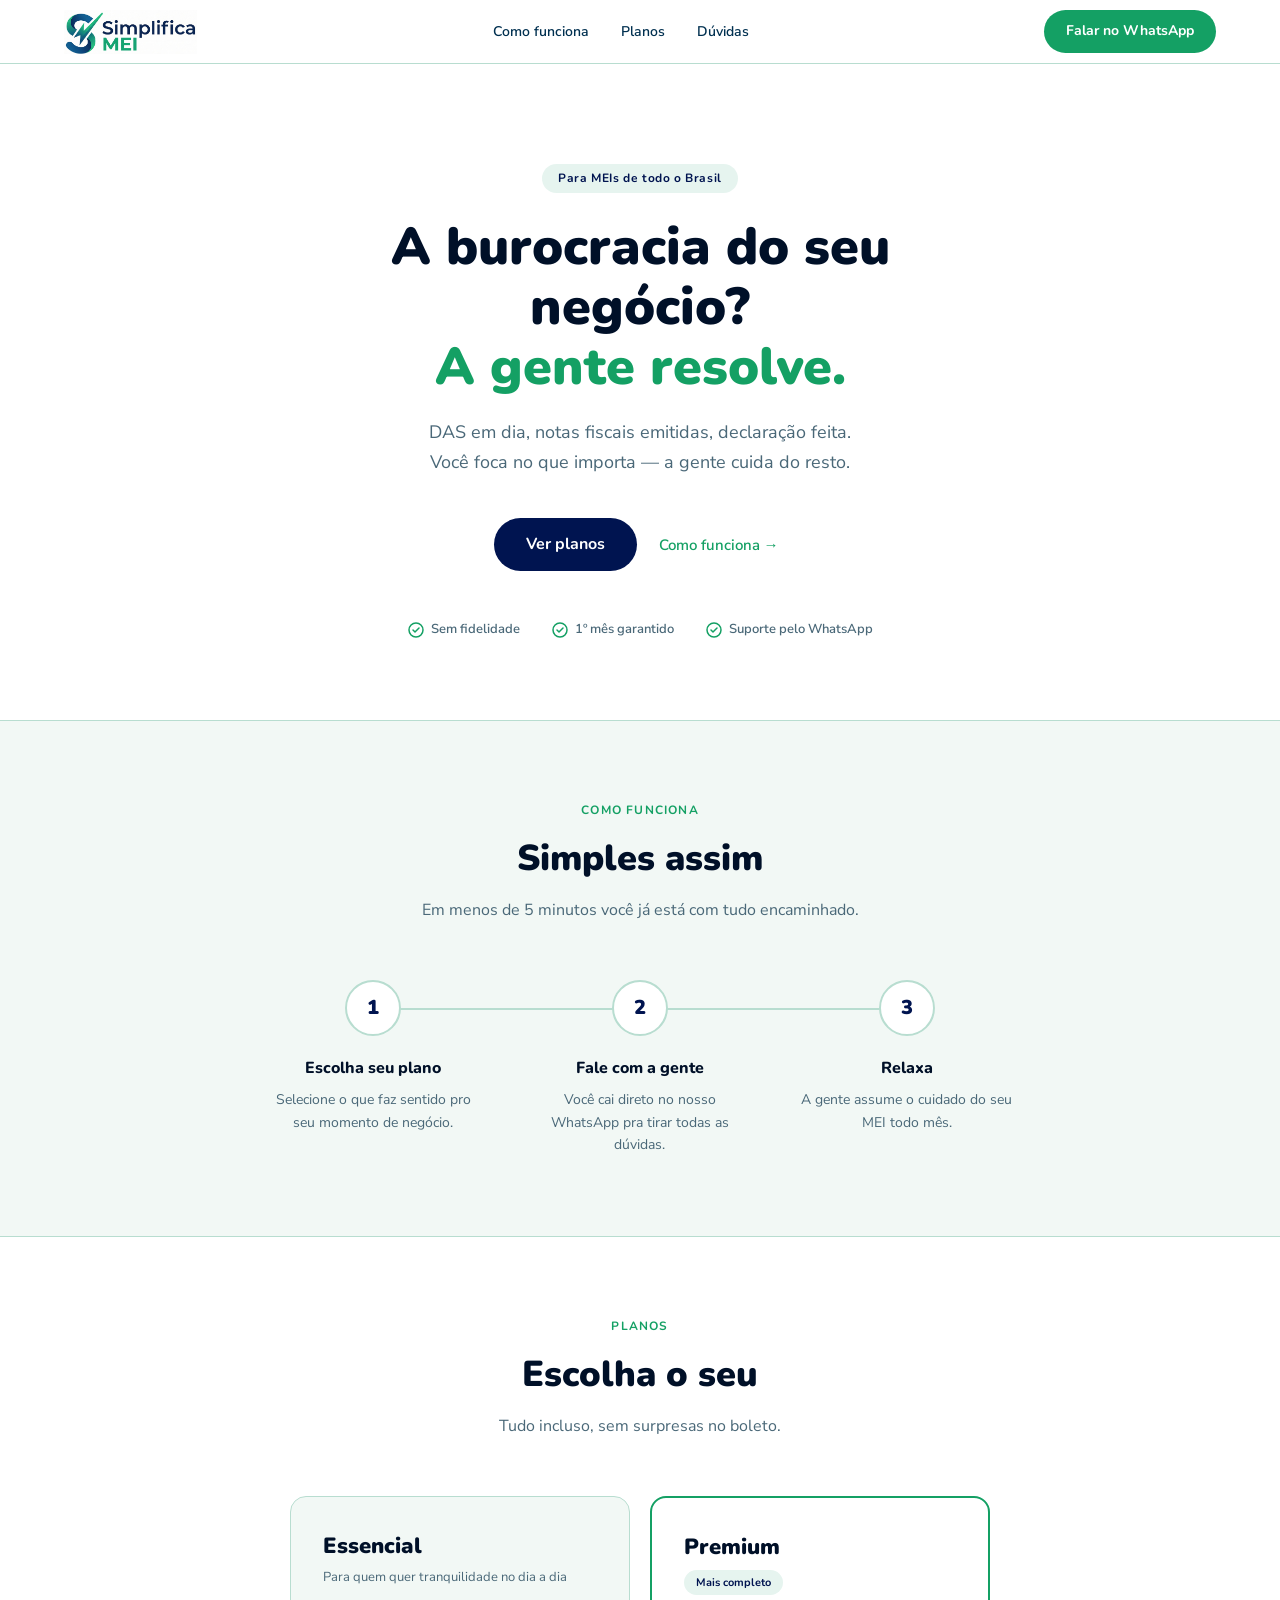
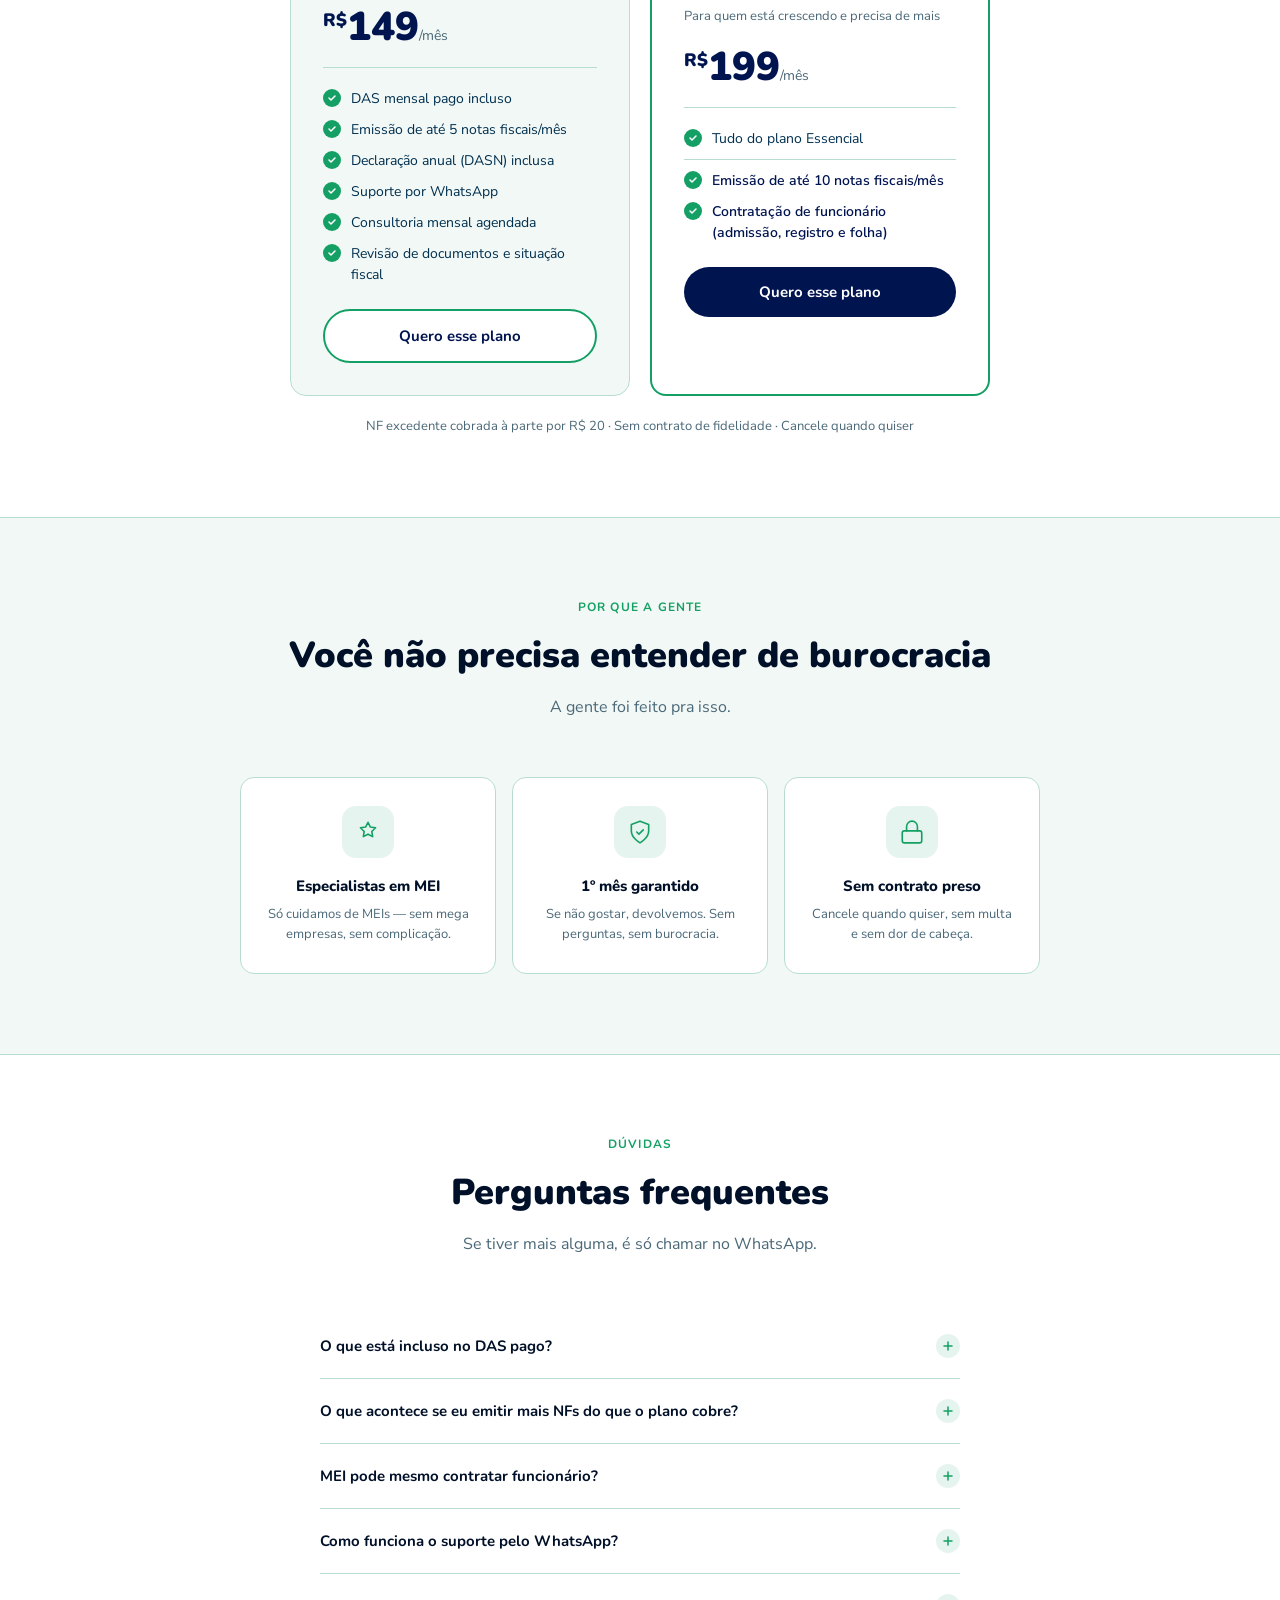
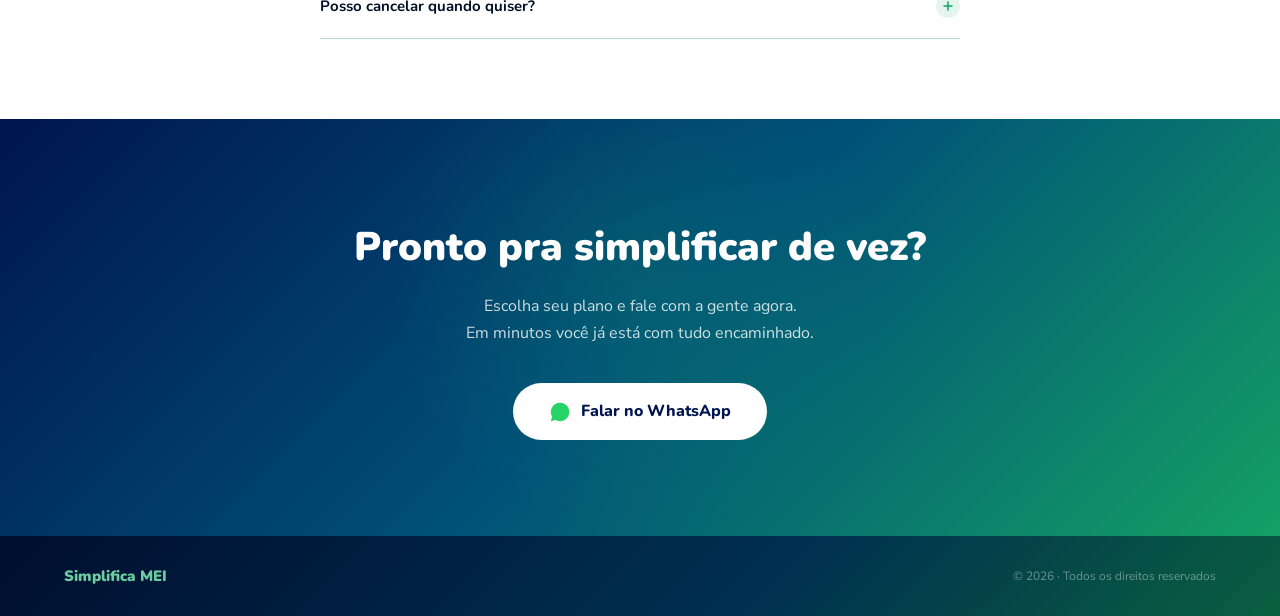
==== index.html @ 7d654c2b "Add files via upload" ====
<!DOCTYPE html>
<html lang="pt-BR">
<head>
<meta charset="UTF-8">
<meta name="viewport" content="width=device-width, initial-scale=1.0">
<title>Simplifica MEI — Gestão fácil para o seu negócio</title>
<link href="https://fonts.googleapis.com/css2?family=Nunito:wght@400;600;700;800;900&family=Nunito+Sans:wght@400;600&display=swap" rel="stylesheet">
<style>
  *, *::before, *::after { box-sizing: border-box; margin: 0; padding: 0; }

  :root {
    --green-dark: #001450;
    --green-mid: #14a064;
    --green-light: #e6f4ef;
    --green-pale: #f2f8f5;
    --green-border: #b8ddd0;
    --text-dark: #001028;
    --text-mid: #003050;
    --text-muted: #4a6878;
    --white: #ffffff;
  }

  html { scroll-behavior: smooth; }

  body {
    font-family: 'Nunito Sans', sans-serif;
    background: var(--green-pale);
    color: var(--text-dark);
    line-height: 1.6;
  }

  /* NAV */
  nav {
    position: sticky;
    top: 0;
    z-index: 100;
    background: rgba(255,255,255,0.95);
    backdrop-filter: blur(8px);
    border-bottom: 1px solid var(--green-border);
    padding: 0 5%;
    height: 64px;
    display: flex;
    align-items: center;
    justify-content: space-between;
  }
  .nav-logo {
    font-family: 'Nunito', sans-serif;
    font-weight: 900;
    font-size: 18px;
    color: var(--green-dark);
    display: flex;
    align-items: center;
    gap: 8px;
    text-decoration: none;
  }
  .nav-logo-mark {
    width: 28px; height: 28px;
    background: var(--green-mid);
    border-radius: 8px;
    display: flex;
    align-items: center;
    justify-content: center;
  }
  .nav-logo-mark svg { width: 16px; height: 16px; }
  .nav-links {
    display: flex;
    gap: 32px;
    list-style: none;
  }
  .nav-links a {
    font-size: 14px;
    font-weight: 600;
    color: var(--text-mid);
    text-decoration: none;
    transition: color .2s;
  }
  .nav-links a:hover { color: var(--green-dark); }
  .nav-cta {
    background: #14a064;
    color: #fff;
    font-family: 'Nunito', sans-serif;
    font-weight: 700;
    font-size: 14px;
    padding: 10px 22px;
    border-radius: 28px;
    text-decoration: none;
    transition: background .2s, transform .15s;
  }
  .nav-cta:hover { background: #0e8050; transform: translateY(-1px); }

  /* HERO */
  .hero {
    background: var(--white);
    padding: 100px 5% 80px;
    text-align: center;
    border-bottom: 1px solid var(--green-border);
    position: relative;
    overflow: hidden;
  }

  .hero-badge {
    display: inline-block;
    background: var(--green-light);
    color: var(--green-dark);
    font-family: 'Nunito', sans-serif;
    font-size: 12px;
    font-weight: 700;
    padding: 5px 16px;
    border-radius: 20px;
    margin-bottom: 24px;
    letter-spacing: 0.05em;
  }
  .hero h1 {
    font-family: 'Nunito', sans-serif;
    font-weight: 900;
    font-size: clamp(32px, 5vw, 52px);
    line-height: 1.15;
    color: var(--text-dark);
    max-width: 640px;
    margin: 0 auto 20px;
  }
  .hero h1 em {
    color: var(--green-mid);
    font-style: normal;
  }
  .hero-sub {
    font-size: 18px;
    color: var(--text-muted);
    max-width: 440px;
    margin: 0 auto 40px;
    line-height: 1.7;
  }
  .hero-btns {
    display: flex;
    gap: 14px;
    justify-content: center;
    align-items: center;
    flex-wrap: wrap;
    margin-bottom: 48px;
  }
  .btn-primary {
    background: var(--green-dark);
    color: #fff;
    font-family: 'Nunito', sans-serif;
    font-weight: 700;
    font-size: 16px;
    padding: 14px 32px;
    border-radius: 32px;
    text-decoration: none;
    transition: background .2s, transform .15s;
    display: inline-block;
  }
  .btn-primary:hover { background: #001038; transform: translateY(-2px); }
  .btn-ghost {
    color: var(--green-mid);
    font-size: 15px;
    font-weight: 600;
    text-decoration: none;
    padding: 14px 8px;
    transition: color .2s;
  }
  .btn-ghost:hover { color: var(--green-dark); }
  .hero-trust {
    display: flex;
    justify-content: center;
    gap: 32px;
    flex-wrap: wrap;
  }
  .trust-pill {
    display: flex;
    align-items: center;
    gap: 7px;
    font-size: 13px;
    color: var(--text-muted);
    font-weight: 600;
  }
  .trust-pill svg { width: 16px; height: 16px; flex-shrink: 0; }

  /* COMO FUNCIONA */
  .como {
    padding: 80px 5%;
    background: var(--green-pale);
  }
  .section-label {
    font-family: 'Nunito', sans-serif;
    font-size: 12px;
    font-weight: 700;
    letter-spacing: 0.1em;
    color: var(--green-mid);
    text-align: center;
    margin-bottom: 10px;
    text-transform: uppercase;
  }
  .section-title {
    font-family: 'Nunito', sans-serif;
    font-weight: 900;
    font-size: clamp(24px, 3vw, 36px);
    color: var(--text-dark);
    text-align: center;
    margin-bottom: 10px;
  }
  .section-sub {
    font-size: 16px;
    color: var(--text-muted);
    text-align: center;
    margin-bottom: 56px;
  }
  .steps {
    display: grid;
    grid-template-columns: repeat(auto-fit, minmax(220px, 1fr));
    gap: 0;
    max-width: 800px;
    margin: 0 auto;
    position: relative;
  }
  .steps::before {
    content: '';
    position: absolute;
    top: 28px;
    left: 16%;
    right: 16%;
    height: 2px;
    background: var(--green-border);
  }
  .step {
    text-align: center;
    padding: 0 24px;
    position: relative;
  }
  .step-num {
    width: 56px; height: 56px;
    border-radius: 50%;
    background: var(--white);
    border: 2px solid var(--green-border);
    color: var(--green-dark);
    font-family: 'Nunito', sans-serif;
    font-weight: 900;
    font-size: 20px;
    display: flex;
    align-items: center;
    justify-content: center;
    margin: 0 auto 20px;
    position: relative;
    z-index: 1;
    transition: background .2s, border-color .2s;
  }
  .step:hover .step-num {
    background: var(--green-light);
    border-color: var(--green-mid);
  }
  .step-title {
    font-family: 'Nunito', sans-serif;
    font-weight: 800;
    font-size: 16px;
    color: var(--text-dark);
    margin-bottom: 8px;
  }
  .step-desc {
    font-size: 14px;
    color: var(--text-muted);
    line-height: 1.6;
  }

  /* PLANOS */
  .planos {
    padding: 80px 5%;
    background: var(--white);
    border-top: 1px solid var(--green-border);
    border-bottom: 1px solid var(--green-border);
  }
  .plans-grid {
    display: grid;
    grid-template-columns: repeat(auto-fit, minmax(280px, 1fr));
    gap: 20px;
    max-width: 700px;
    margin: 0 auto;
  }
  .plan-card {
    border: 1px solid var(--green-border);
    border-radius: 16px;
    padding: 32px;
    background: var(--green-pale);
    transition: transform .2s, box-shadow .2s;
  }
  .plan-card:hover {
    transform: translateY(-4px);
    box-shadow: 0 12px 32px rgba(26,92,46,.08);
  }
  .plan-card.featured {
    border: 2px solid var(--green-mid);
    background: var(--white);
  }
  .plan-badge {
    display: inline-block;
    background: var(--green-light);
    color: var(--green-dark);
    font-family: 'Nunito', sans-serif;
    font-size: 11px;
    font-weight: 700;
    padding: 4px 12px;
    border-radius: 20px;
    margin-bottom: 12px;
  }
  .plan-name {
    font-family: 'Nunito', sans-serif;
    font-weight: 900;
    font-size: 22px;
    color: var(--text-dark);
    margin-bottom: 4px;
  }
  .plan-desc {
    font-size: 13px;
    color: var(--text-muted);
    margin-bottom: 20px;
    line-height: 1.5;
  }
  .plan-price {
    font-family: 'Nunito', sans-serif;
    font-weight: 900;
    font-size: 40px;
    color: var(--green-dark);
    line-height: 1;
    margin-bottom: 4px;
  }
  .plan-price sup { font-size: 18px; vertical-align: super; }
  .plan-price span { font-size: 14px; font-weight: 400; color: var(--text-muted); }
  .plan-divider {
    border: none;
    border-top: 1px solid var(--green-border);
    margin: 20px 0;
  }
  .plan-items { list-style: none; }
  .plan-item {
    display: flex;
    gap: 10px;
    align-items: flex-start;
    font-size: 14px;
    color: var(--text-mid);
    margin-bottom: 10px;
    line-height: 1.5;
  }
  .plan-item .chk {
    width: 18px; height: 18px;
    background: var(--green-mid);
    border-radius: 50%;
    flex-shrink: 0;
    margin-top: 1px;
    display: flex;
    align-items: center;
    justify-content: center;
  }
  .plan-item .chk svg { width: 10px; height: 10px; }
  .plan-item.extra { color: var(--green-dark); font-weight: 600; }
  .plan-cta {
    display: block;
    width: 100%;
    margin-top: 24px;
    padding: 13px;
    border-radius: 32px;
    font-family: 'Nunito', sans-serif;
    font-weight: 700;
    font-size: 15px;
    text-align: center;
    cursor: pointer;
    text-decoration: none;
    transition: all .2s;
  }
  .plan-cta.primary { background: var(--green-dark); color: #fff; border: none; }
  .plan-cta.primary:hover { background: #001038; transform: translateY(-1px); }
  .plan-cta.outline { background: var(--white); color: var(--green-dark); border: 2px solid var(--green-mid); }
  .plan-cta.outline:hover { background: var(--green-light); }
  .plans-note {
    text-align: center;
    margin-top: 20px;
    font-size: 13px;
    color: var(--text-muted);
  }

  /* CONFIANÇA */
  .confianca {
    padding: 80px 5%;
    background: var(--green-pale);
  }
  .trust-grid {
    display: grid;
    grid-template-columns: repeat(auto-fit, minmax(200px, 1fr));
    gap: 16px;
    max-width: 800px;
    margin: 0 auto;
  }
  .trust-card {
    background: var(--white);
    border: 1px solid var(--green-border);
    border-radius: 14px;
    padding: 28px 24px;
    text-align: center;
    transition: transform .2s;
  }
  .trust-card:hover { transform: translateY(-3px); }
  .trust-icon {
    width: 52px; height: 52px;
    background: var(--green-light);
    border-radius: 14px;
    display: flex;
    align-items: center;
    justify-content: center;
    margin: 0 auto 16px;
  }
  .trust-icon svg { width: 26px; height: 26px; }
  .trust-card-title {
    font-family: 'Nunito', sans-serif;
    font-weight: 800;
    font-size: 15px;
    color: var(--text-dark);
    margin-bottom: 6px;
  }
  .trust-card-desc {
    font-size: 13px;
    color: var(--text-muted);
    line-height: 1.6;
  }

  /* FAQ */
  .faq {
    padding: 80px 5%;
    background: var(--white);
    border-top: 1px solid var(--green-border);
  }
  .faq-list {
    max-width: 640px;
    margin: 0 auto;
  }
  .faq-item {
    border-bottom: 1px solid var(--green-border);
  }
  .faq-btn {
    width: 100%;
    background: none;
    border: none;
    padding: 20px 0;
    display: flex;
    justify-content: space-between;
    align-items: center;
    cursor: pointer;
    gap: 16px;
    text-align: left;
  }
  .faq-q {
    font-family: 'Nunito', sans-serif;
    font-weight: 700;
    font-size: 15px;
    color: var(--text-dark);
  }
  .faq-icon {
    width: 24px; height: 24px;
    background: var(--green-light);
    border-radius: 50%;
    display: flex;
    align-items: center;
    justify-content: center;
    flex-shrink: 0;
    transition: background .2s, transform .2s;
  }
  .faq-icon svg { width: 12px; height: 12px; }
  .faq-btn[aria-expanded="true"] .faq-icon {
    background: var(--green-mid);
    transform: rotate(45deg);
  }
  .faq-btn[aria-expanded="true"] .faq-icon svg path { stroke: #fff; }
  .faq-a {
    font-size: 14px;
    color: var(--text-muted);
    line-height: 1.7;
    padding-bottom: 20px;
    display: none;
  }
  .faq-a.open { display: block; }

  /* CTA FINAL */
  .cta-final {
    padding: 96px 5%;
    background: linear-gradient(135deg, #001450 0%, #005078 50%, #14a064 100%);
    text-align: center;
    position: relative;
    overflow: hidden;
  }
  .cta-final::before {
    content: '';
    position: absolute;
    top: -80px; left: 50%;
    transform: translateX(-50%);
    width: 500px; height: 500px;
    background: radial-gradient(circle, rgba(20,160,100,.2) 0%, transparent 70%);
    pointer-events: none;
  }
  .cta-final h2 {
    font-family: 'Nunito', sans-serif;
    font-weight: 900;
    font-size: clamp(26px, 4vw, 40px);
    color: #fff;
    margin-bottom: 14px;
    position: relative;
  }
  .cta-final p {
    font-size: 16px;
    color: rgba(255,255,255,0.8);
    margin-bottom: 36px;
    line-height: 1.7;
    position: relative;
  }
  .wpp-btn {
    display: inline-flex;
    align-items: center;
    gap: 10px;
    background: #fff;
    color: var(--green-dark);
    font-family: 'Nunito', sans-serif;
    font-weight: 800;
    font-size: 16px;
    padding: 16px 36px;
    border-radius: 40px;
    text-decoration: none;
    transition: transform .2s, box-shadow .2s;
    position: relative;
  }
  .wpp-btn:hover { transform: translateY(-2px); box-shadow: 0 8px 24px rgba(0,0,0,.2); }
  .wpp-btn svg { width: 22px; height: 22px; }

  /* FOOTER */
  footer {
    background: linear-gradient(135deg, #000e30 0%, #003050 60%, #0a6040 100%);
    padding: 28px 5%;
    display: flex;
    justify-content: space-between;
    align-items: center;
    flex-wrap: wrap;
    gap: 12px;
  }
  .footer-logo {
    font-family: 'Nunito', sans-serif;
    font-weight: 900;
    font-size: 15px;
    color: #6ecba0;
  }
  .footer-text {
    font-size: 12px;
    color: rgba(255,255,255,0.4);
  }

  @media (max-width: 600px) {
    .nav-links { display: none; }
    .steps::before { display: none; }
    .hero { padding: 72px 5% 56px; }
  }
</style>
</head>
<body>

<nav>
  <a href="#" class="nav-logo"><img src="[data-uri]" alt="Simplifica MEI" style="height:44px;"></a>
  <ul class="nav-links">
    <li><a href="#como">Como funciona</a></li>
    <li><a href="#planos">Planos</a></li>
    <li><a href="#faq">Dúvidas</a></li>
  </ul>
  <a href="https://wa.me/5554996476640" class="nav-cta">Falar no WhatsApp</a>
</nav>

<section class="hero">
  <div class="hero-badge">Para MEIs de todo o Brasil</div>
  <h1>A burocracia do seu negócio?<br><em>A gente resolve.</em></h1>
  <p class="hero-sub">DAS em dia, notas fiscais emitidas, declaração feita. Você foca no que importa — a gente cuida do resto.</p>
  <div class="hero-btns">
    <a href="#planos" class="btn-primary">Ver planos</a>
    <a href="#como" class="btn-ghost">Como funciona →</a>
  </div>
  <div class="hero-trust">
    <div class="trust-pill">
      <svg viewBox="0 0 16 16" fill="none"><circle cx="8" cy="8" r="7" stroke="#14a064" stroke-width="1.5"/><path d="M5 8l2 2 4-4" stroke="#14a064" stroke-width="1.5" stroke-linecap="round" stroke-linejoin="round"/></svg>
      Sem fidelidade
    </div>
    <div class="trust-pill">
      <svg viewBox="0 0 16 16" fill="none"><circle cx="8" cy="8" r="7" stroke="#14a064" stroke-width="1.5"/><path d="M5 8l2 2 4-4" stroke="#14a064" stroke-width="1.5" stroke-linecap="round" stroke-linejoin="round"/></svg>
      1º mês garantido
    </div>
    <div class="trust-pill">
      <svg viewBox="0 0 16 16" fill="none"><circle cx="8" cy="8" r="7" stroke="#14a064" stroke-width="1.5"/><path d="M5 8l2 2 4-4" stroke="#14a064" stroke-width="1.5" stroke-linecap="round" stroke-linejoin="round"/></svg>
      Suporte pelo WhatsApp
    </div>
  </div>
</section>

<section class="como" id="como">
  <div class="section-label">Como funciona</div>
  <div class="section-title">Simples assim</div>
  <p class="section-sub">Em menos de 5 minutos você já está com tudo encaminhado.</p>
  <div class="steps">
    <div class="step">
      <div class="step-num">1</div>
      <div class="step-title">Escolha seu plano</div>
      <div class="step-desc">Selecione o que faz sentido pro seu momento de negócio.</div>
    </div>
    <div class="step">
      <div class="step-num">2</div>
      <div class="step-title">Fale com a gente</div>
      <div class="step-desc">Você cai direto no nosso WhatsApp pra tirar todas as dúvidas.</div>
    </div>
    <div class="step">
      <div class="step-num">3</div>
      <div class="step-title">Relaxa</div>
      <div class="step-desc">A gente assume o cuidado do seu MEI todo mês.</div>
    </div>
  </div>
</section>

<section class="planos" id="planos">
  <div class="section-label">Planos</div>
  <div class="section-title">Escolha o seu</div>
  <p class="section-sub">Tudo incluso, sem surpresas no boleto.</p>

  <div class="plans-grid">
    <div class="plan-card">
      <div class="plan-name">Essencial</div>
      <p class="plan-desc">Para quem quer tranquilidade no dia a dia</p>
      <div class="plan-price"><sup>R$</sup>149<span>/mês</span></div>
      <hr class="plan-divider">
      <ul class="plan-items">
        <li class="plan-item"><span class="chk"><svg viewBox="0 0 10 10" fill="none"><path d="M2 5l2 2 4-4" stroke="#fff" stroke-width="1.5" stroke-linecap="round" stroke-linejoin="round"/></svg></span>DAS mensal pago incluso</li>
        <li class="plan-item"><span class="chk"><svg viewBox="0 0 10 10" fill="none"><path d="M2 5l2 2 4-4" stroke="#fff" stroke-width="1.5" stroke-linecap="round" stroke-linejoin="round"/></svg></span>Emissão de até 5 notas fiscais/mês</li>
        <li class="plan-item"><span class="chk"><svg viewBox="0 0 10 10" fill="none"><path d="M2 5l2 2 4-4" stroke="#fff" stroke-width="1.5" stroke-linecap="round" stroke-linejoin="round"/></svg></span>Declaração anual (DASN) inclusa</li>
        <li class="plan-item"><span class="chk"><svg viewBox="0 0 10 10" fill="none"><path d="M2 5l2 2 4-4" stroke="#fff" stroke-width="1.5" stroke-linecap="round" stroke-linejoin="round"/></svg></span>Suporte por WhatsApp</li>
        <li class="plan-item"><span class="chk"><svg viewBox="0 0 10 10" fill="none"><path d="M2 5l2 2 4-4" stroke="#fff" stroke-width="1.5" stroke-linecap="round" stroke-linejoin="round"/></svg></span>Consultoria mensal agendada</li>
        <li class="plan-item"><span class="chk"><svg viewBox="0 0 10 10" fill="none"><path d="M2 5l2 2 4-4" stroke="#fff" stroke-width="1.5" stroke-linecap="round" stroke-linejoin="round"/></svg></span>Revisão de documentos e situação fiscal</li>
      </ul>
      <a href="obrigado.html" class="plan-cta outline">Quero esse plano</a>
    </div>

    <div class="plan-card featured">
      <div class="plan-name">Premium</div>
      <div class="plan-badge">Mais completo</div>
      <p class="plan-desc">Para quem está crescendo e precisa de mais</p>
      <div class="plan-price"><sup>R$</sup>199<span>/mês</span></div>
      <hr class="plan-divider">
      <ul class="plan-items">
        <li class="plan-item"><span class="chk"><svg viewBox="0 0 10 10" fill="none"><path d="M2 5l2 2 4-4" stroke="#fff" stroke-width="1.5" stroke-linecap="round" stroke-linejoin="round"/></svg></span>Tudo do plano Essencial</li>
        <hr class="plan-divider" style="margin:10px 0;">
        <li class="plan-item extra"><span class="chk"><svg viewBox="0 0 10 10" fill="none"><path d="M2 5l2 2 4-4" stroke="#fff" stroke-width="1.5" stroke-linecap="round" stroke-linejoin="round"/></svg></span>Emissão de até 10 notas fiscais/mês</li>
        <li class="plan-item extra"><span class="chk"><svg viewBox="0 0 10 10" fill="none"><path d="M2 5l2 2 4-4" stroke="#fff" stroke-width="1.5" stroke-linecap="round" stroke-linejoin="round"/></svg></span>Contratação de funcionário (admissão, registro e folha)</li>
      </ul>
      <a href="obrigado.html" class="plan-cta primary">Quero esse plano</a>
    </div>
  </div>
  <p class="plans-note">NF excedente cobrada à parte por R$ 20 · Sem contrato de fidelidade · Cancele quando quiser</p>
</section>

<section class="confianca">
  <div class="section-label">Por que a gente</div>
  <div class="section-title">Você não precisa entender de burocracia</div>
  <p class="section-sub">A gente foi feito pra isso.</p>
  <div class="trust-grid">
    <div class="trust-card">
      <div class="trust-icon">
        <svg viewBox="0 0 24 24" fill="none"><path d="M12 3l2.2 4.4 4.8.7-3.5 3.4.8 4.8L12 14l-4.3 2.3.8-4.8L5 8.1l4.8-.7L12 3z" stroke="#14a064" stroke-width="1.5" stroke-linejoin="round"/></svg>
      </div>
      <div class="trust-card-title">Especialistas em MEI</div>
      <p class="trust-card-desc">Só cuidamos de MEIs — sem mega empresas, sem complicação.</p>
    </div>
    <div class="trust-card">
      <div class="trust-icon">
        <svg viewBox="0 0 24 24" fill="none"><path d="M12 22s8-4.5 8-11V5l-8-3-8 3v6c0 6.5 8 11 8 11z" stroke="#14a064" stroke-width="1.5" stroke-linejoin="round"/><path d="M9 12l2 2 4-4" stroke="#14a064" stroke-width="1.5" stroke-linecap="round" stroke-linejoin="round"/></svg>
      </div>
      <div class="trust-card-title">1º mês garantido</div>
      <p class="trust-card-desc">Se não gostar, devolvemos. Sem perguntas, sem burocracia.</p>
    </div>
    <div class="trust-card">
      <div class="trust-icon">
        <svg viewBox="0 0 24 24" fill="none"><rect x="3" y="11" width="18" height="11" rx="2" stroke="#14a064" stroke-width="1.5"/><path d="M7 11V7a5 5 0 0110 0v4" stroke="#14a064" stroke-width="1.5" stroke-linecap="round"/></svg>
      </div>
      <div class="trust-card-title">Sem contrato preso</div>
      <p class="trust-card-desc">Cancele quando quiser, sem multa e sem dor de cabeça.</p>
    </div>
  </div>
</section>

<section class="faq" id="faq">
  <div class="section-label">Dúvidas</div>
  <div class="section-title">Perguntas frequentes</div>
  <p class="section-sub">Se tiver mais alguma, é só chamar no WhatsApp.</p>
  <div class="faq-list">
    <div class="faq-item">
      <button class="faq-btn" aria-expanded="false">
        <span class="faq-q">O que está incluso no DAS pago?</span>
        <span class="faq-icon"><svg viewBox="0 0 12 12" fill="none"><path d="M6 2v8M2 6h8" stroke="#14a064" stroke-width="1.5" stroke-linecap="round"/></svg></span>
      </button>
      <div class="faq-a">O valor do seu DAS mensal já vem descontado no plano. Você não precisa se preocupar em gerar o boleto nem lembrar a data de vencimento.</div>
    </div>
    <div class="faq-item">
      <button class="faq-btn" aria-expanded="false">
        <span class="faq-q">O que acontece se eu emitir mais NFs do que o plano cobre?</span>
        <span class="faq-icon"><svg viewBox="0 0 12 12" fill="none"><path d="M6 2v8M2 6h8" stroke="#14a064" stroke-width="1.5" stroke-linecap="round"/></svg></span>
      </button>
      <div class="faq-a">Cada nota excedente é cobrada à parte por R$ 20. Sem surpresa — avisamos antes de emitir pra você decidir.</div>
    </div>
    <div class="faq-item">
      <button class="faq-btn" aria-expanded="false">
        <span class="faq-q">MEI pode mesmo contratar funcionário?</span>
        <span class="faq-icon"><svg viewBox="0 0 12 12" fill="none"><path d="M6 2v8M2 6h8" stroke="#14a064" stroke-width="1.5" stroke-linecap="round"/></svg></span>
      </button>
      <div class="faq-a">Pode sim! O MEI tem direito a contratar um funcionário com carteira assinada. A gente cuida de todo o processo: admissão, registro e folha de pagamento todo mês.</div>
    </div>
    <div class="faq-item">
      <button class="faq-btn" aria-expanded="false">
        <span class="faq-q">Como funciona o suporte pelo WhatsApp?</span>
        <span class="faq-icon"><svg viewBox="0 0 12 12" fill="none"><path d="M6 2v8M2 6h8" stroke="#14a064" stroke-width="1.5" stroke-linecap="round"/></svg></span>
      </button>
      <div class="faq-a">Você fala diretamente com a nossa equipe sempre que precisar, nos dias úteis. Sem chatbot, sem atendimento automático — só gente real respondendo.</div>
    </div>
    <div class="faq-item">
      <button class="faq-btn" aria-expanded="false">
        <span class="faq-q">Posso cancelar quando quiser?</span>
        <span class="faq-icon"><svg viewBox="0 0 12 12" fill="none"><path d="M6 2v8M2 6h8" stroke="#14a064" stroke-width="1.5" stroke-linecap="round"/></svg></span>
      </button>
      <div class="faq-a">Sim, sem fidelidade e sem multa. Basta avisar a gente com antecedência e pronto — sem burocracia pra sair.</div>
    </div>
  </div>
</section>

<section class="cta-final">
  <h2>Pronto pra simplificar de vez?</h2>
  <p>Escolha seu plano e fale com a gente agora.<br>Em minutos você já está com tudo encaminhado.</p>
  <a href="https://wa.me/5554996476640" class="wpp-btn">
    <svg viewBox="0 0 24 24" fill="#25d366"><path d="M17.47 14.38c-.3-.15-1.75-.86-2.02-.96-.27-.1-.47-.15-.67.15-.2.3-.77.96-.94 1.16-.17.2-.35.22-.65.07-.3-.15-1.26-.46-2.4-1.48-.89-.79-1.48-1.76-1.66-2.06-.17-.3-.02-.46.13-.61.13-.13.3-.35.45-.52.15-.17.2-.3.3-.5.1-.2.05-.37-.02-.52-.07-.15-.67-1.61-.92-2.2-.24-.58-.49-.5-.67-.51H6.5c-.2 0-.52.07-.79.37-.27.3-1.03 1.01-1.03 2.46s1.06 2.85 1.2 3.05c.15.2 2.08 3.18 5.04 4.46.7.3 1.25.48 1.68.62.7.22 1.34.19 1.84.12.56-.08 1.75-.72 2-1.41.25-.69.25-1.28.17-1.41-.07-.12-.27-.2-.57-.35z"/><path d="M12 2a10 10 0 00-8.65 15.03L2 22l5.11-1.34A10 10 0 1012 2z"/></svg>
    Falar no WhatsApp
  </a>
</section>

<footer>
  <span class="footer-logo">Simplifica MEI</span>
  <div class="footer-text">© 2026 · Todos os direitos reservados</div>
</footer>

<script>
  document.querySelectorAll('.faq-btn').forEach(btn => {
    btn.addEventListener('click', () => {
      const expanded = btn.getAttribute('aria-expanded') === 'true';
      document.querySelectorAll('.faq-btn').forEach(b => {
        b.setAttribute('aria-expanded', 'false');
        b.nextElementSibling.classList.remove('open');
      });
      if (!expanded) {
        btn.setAttribute('aria-expanded', 'true');
        btn.nextElementSibling.classList.add('open');
      }
    });
  });
</script>
</body>
</html>
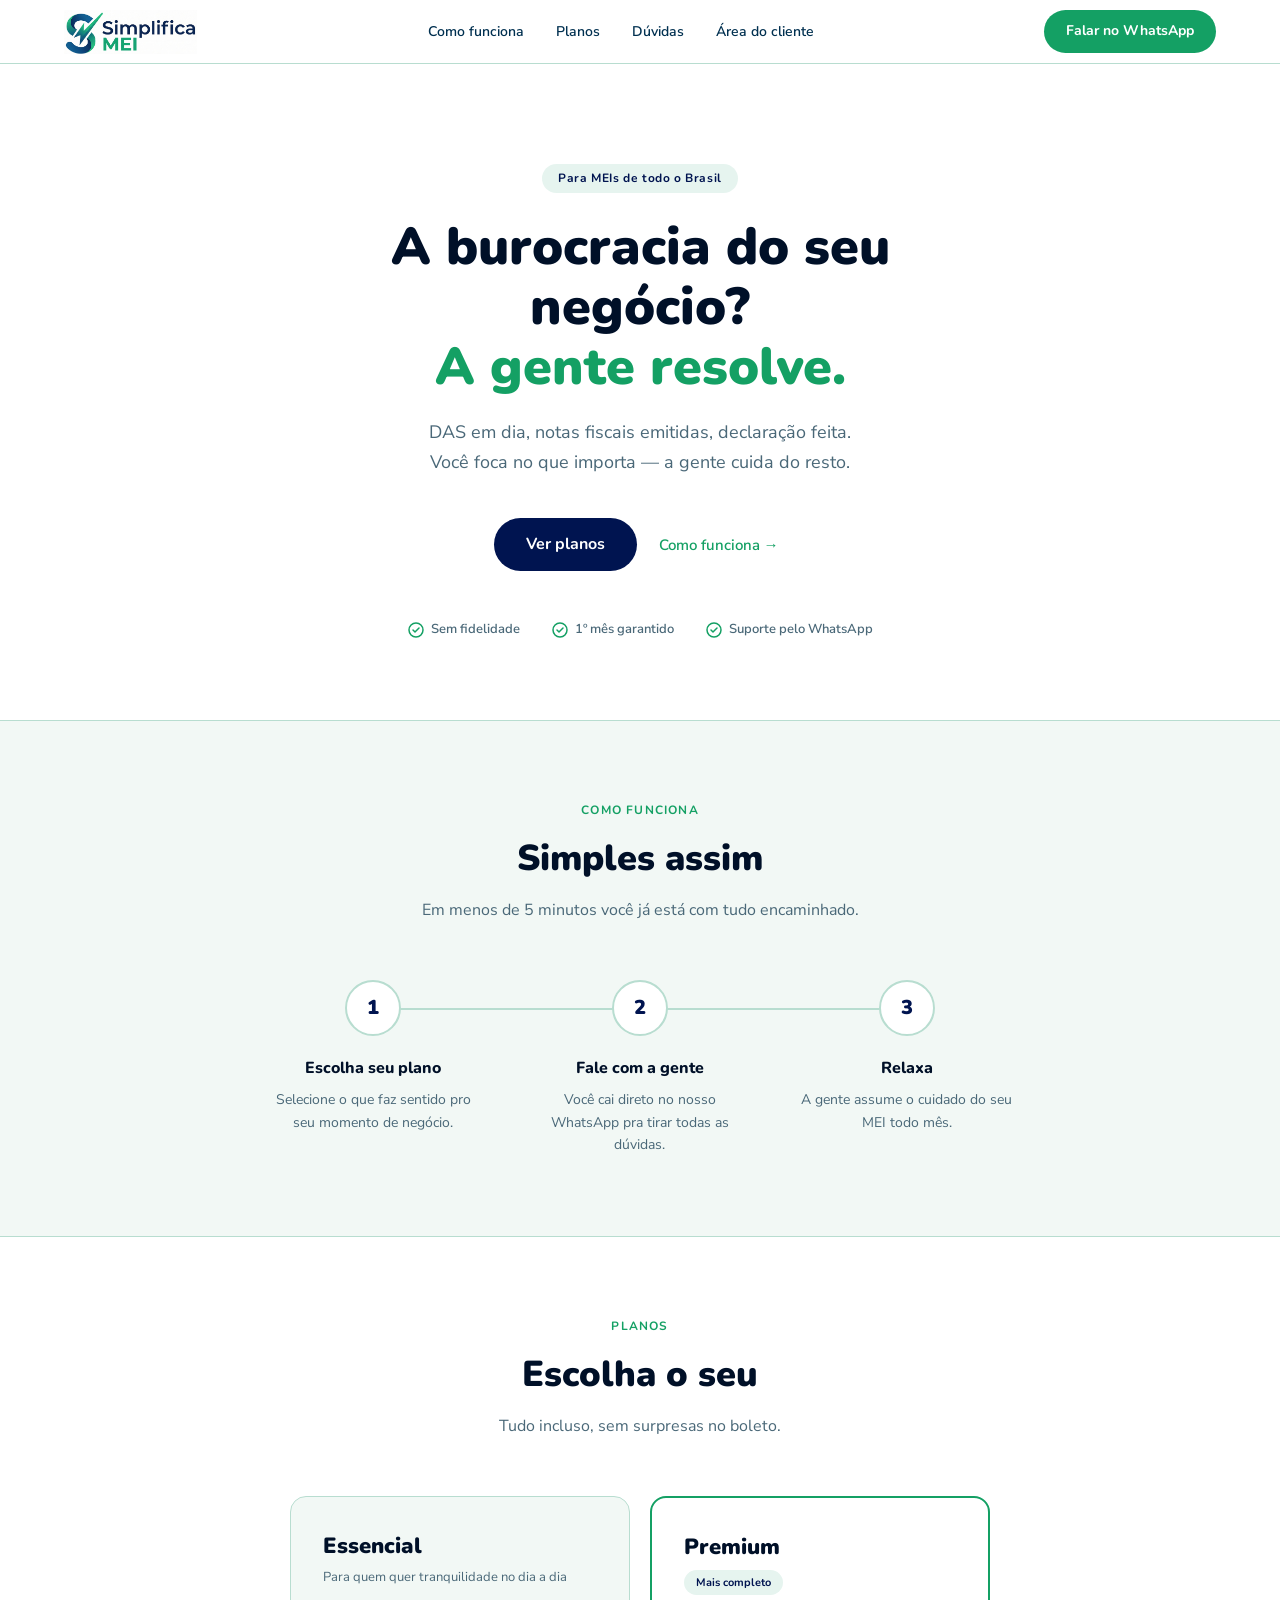
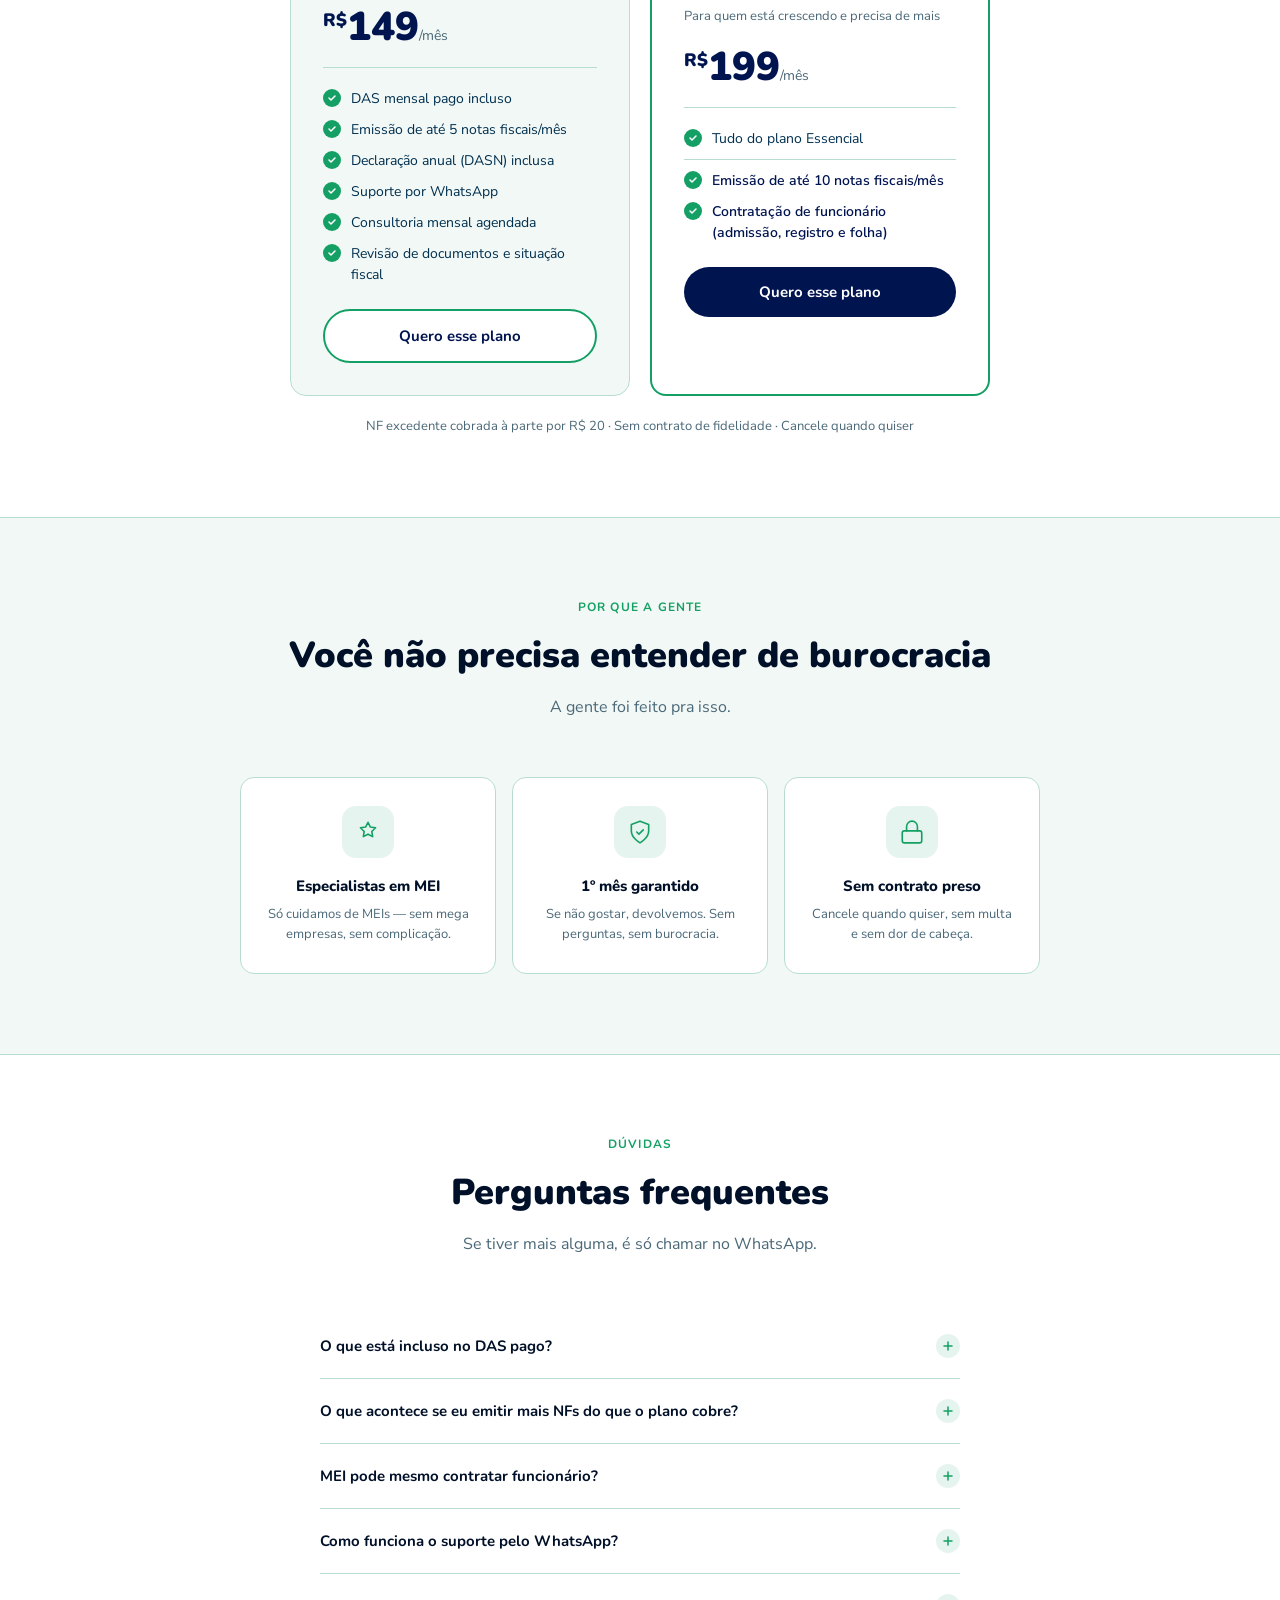
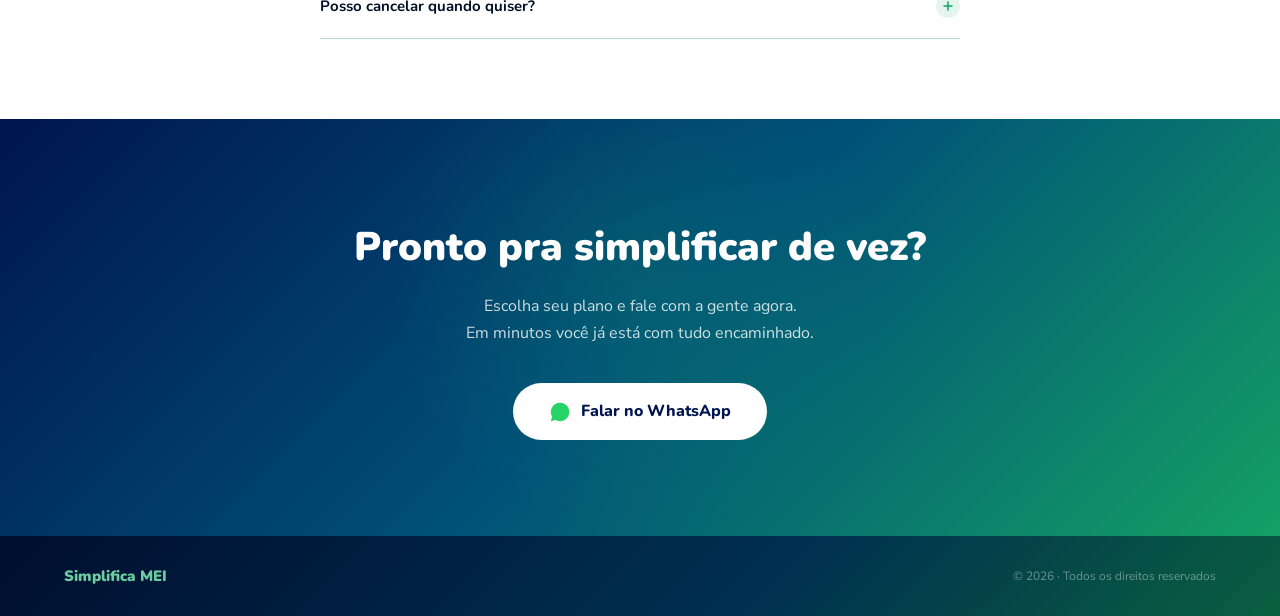
==== commit f80872d6: "Add client area link to navigation" ====
--- a/index.html
+++ b/index.html
@@ -562,6 +562,7 @@
     <li><a href="#como">Como funciona</a></li>
     <li><a href="#planos">Planos</a></li>
     <li><a href="#faq">Dúvidas</a></li>
+    <li><a href="/app/">Área do cliente</a></li>
   </ul>
   <a href="https://wa.me/5554996476640" class="nav-cta">Falar no WhatsApp</a>
 </nav>
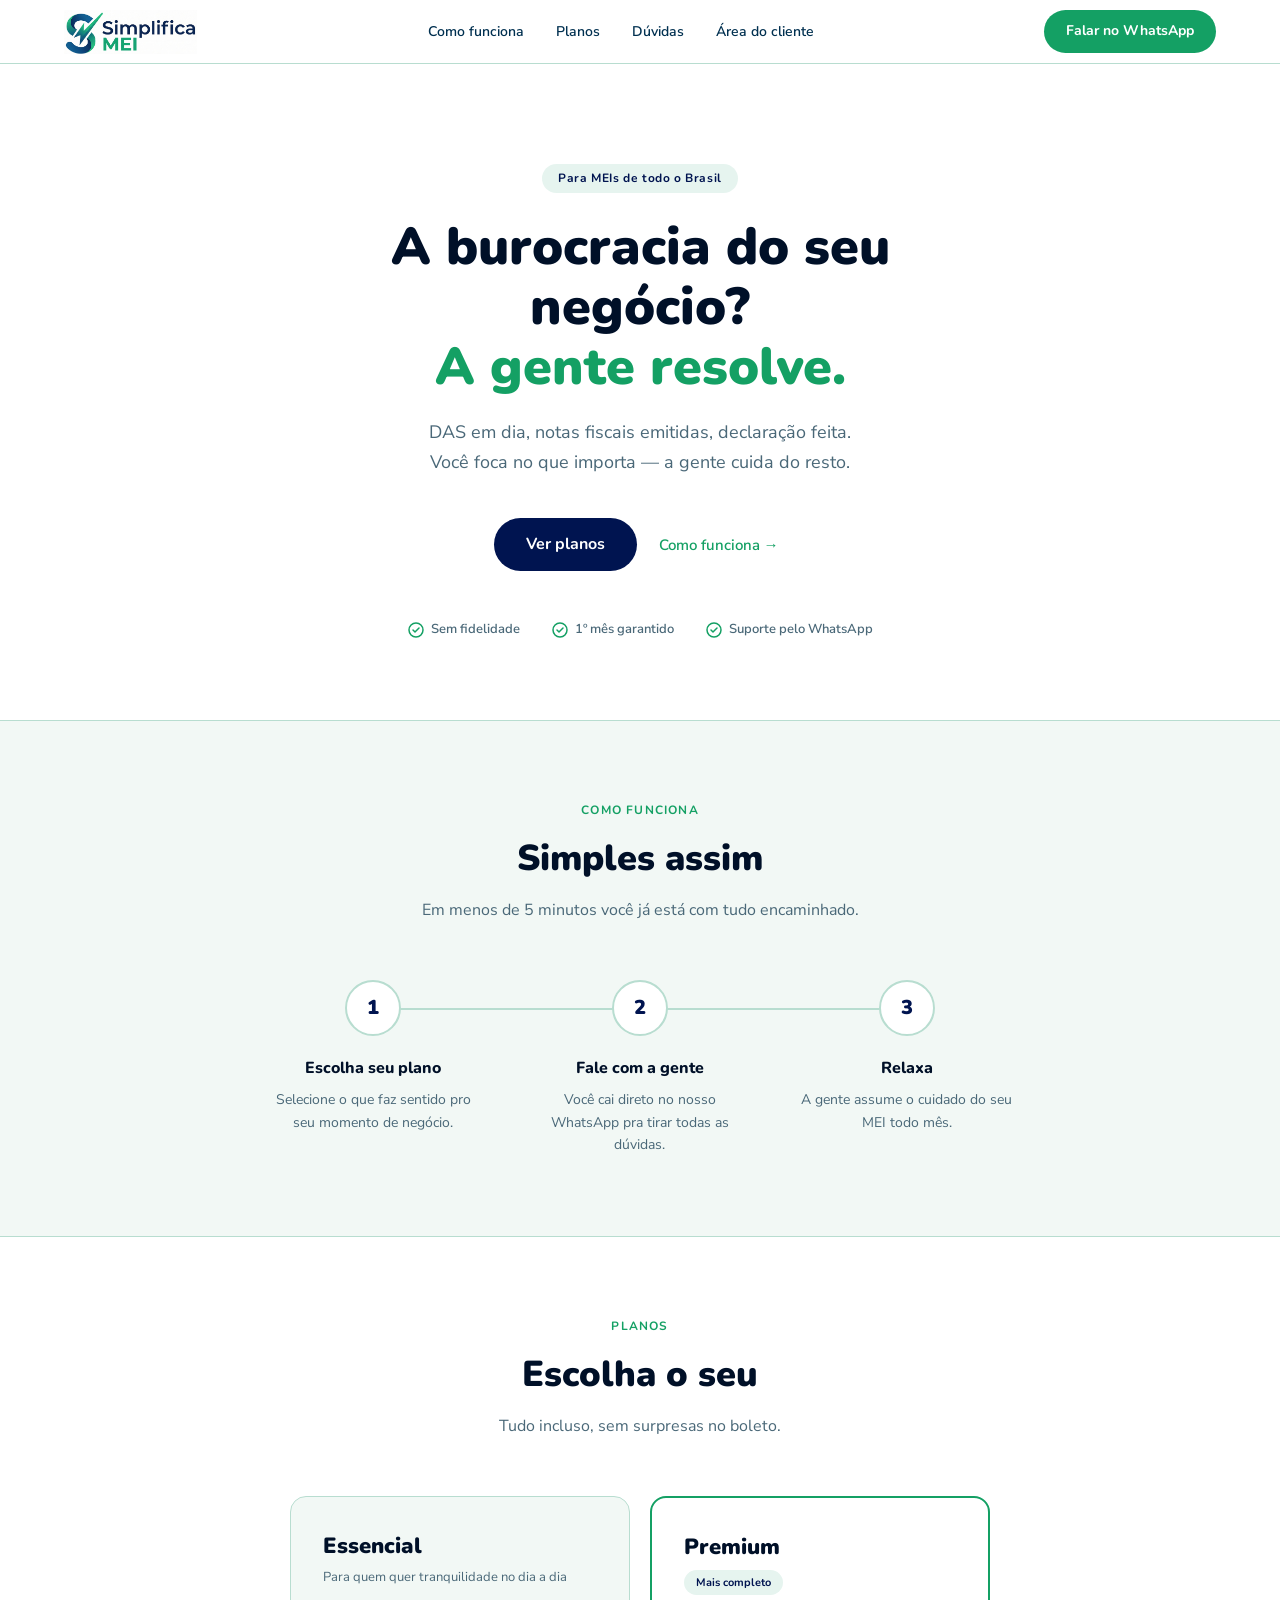
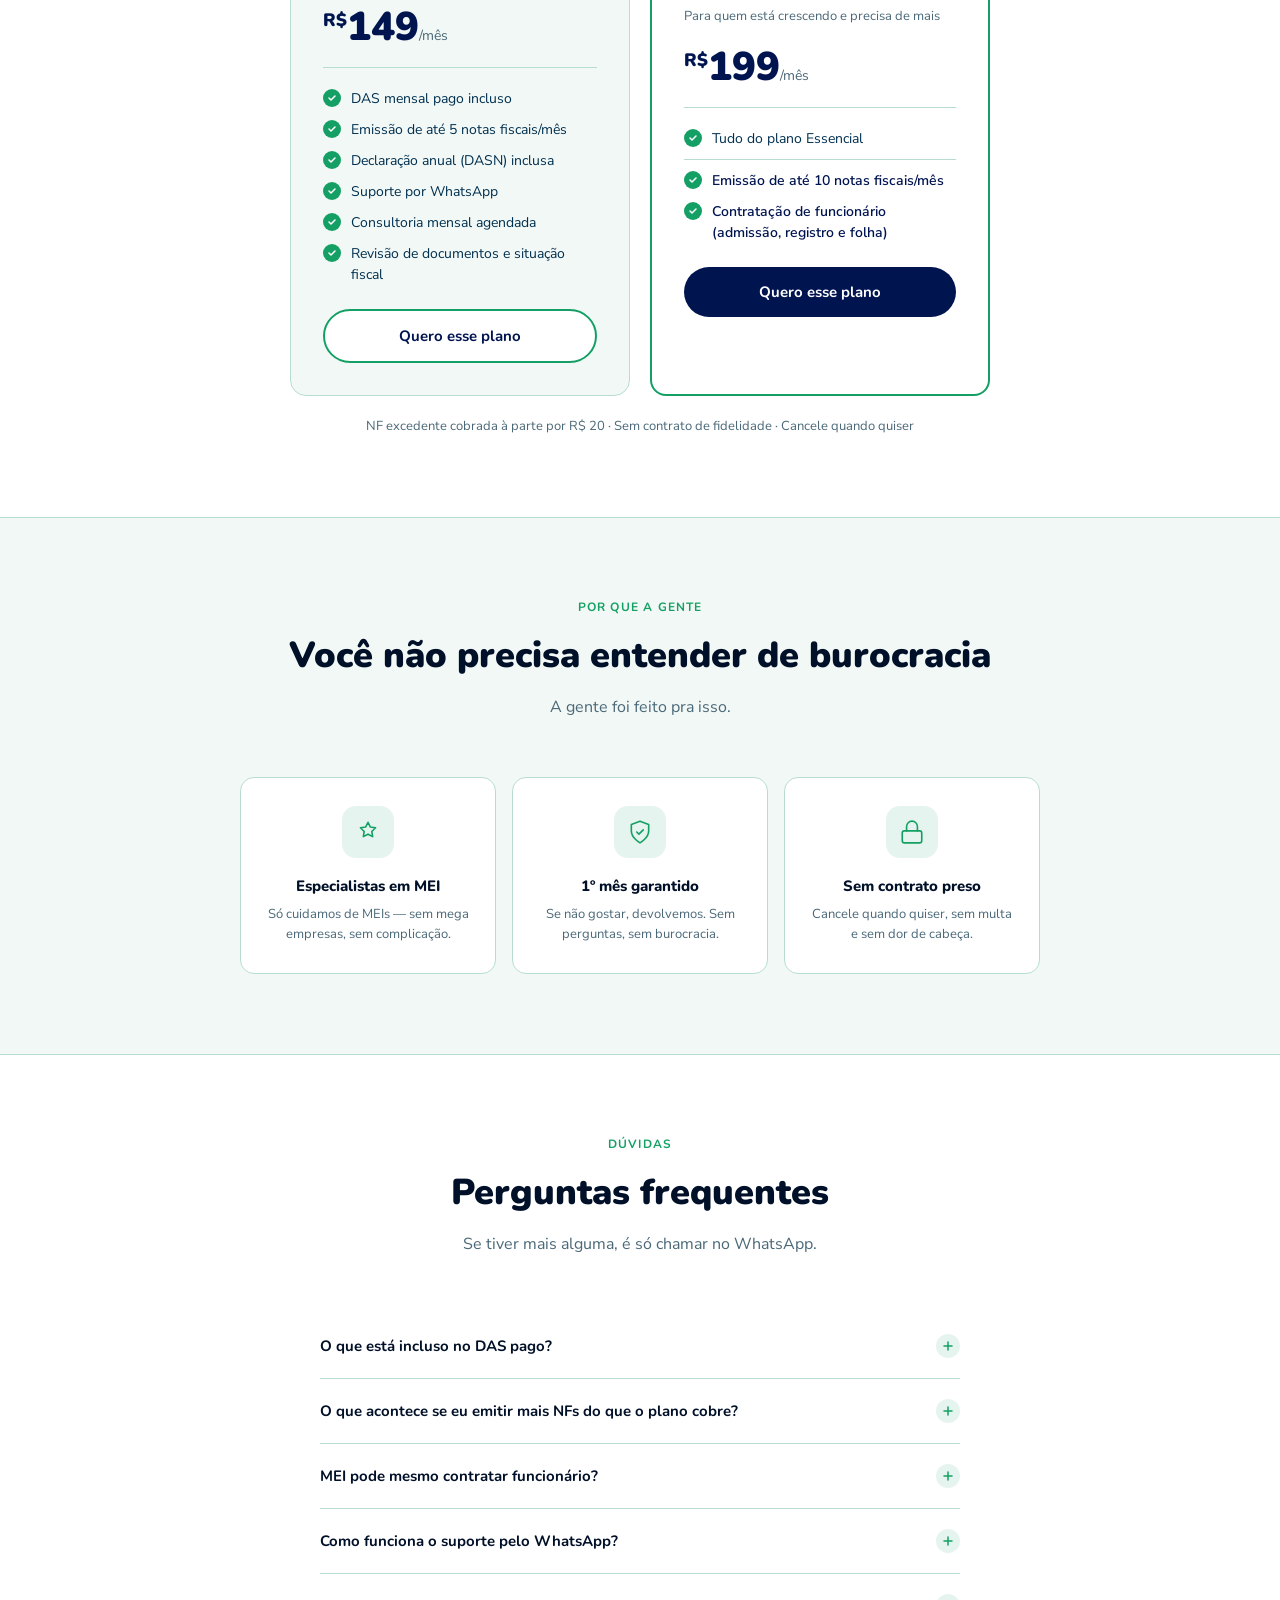
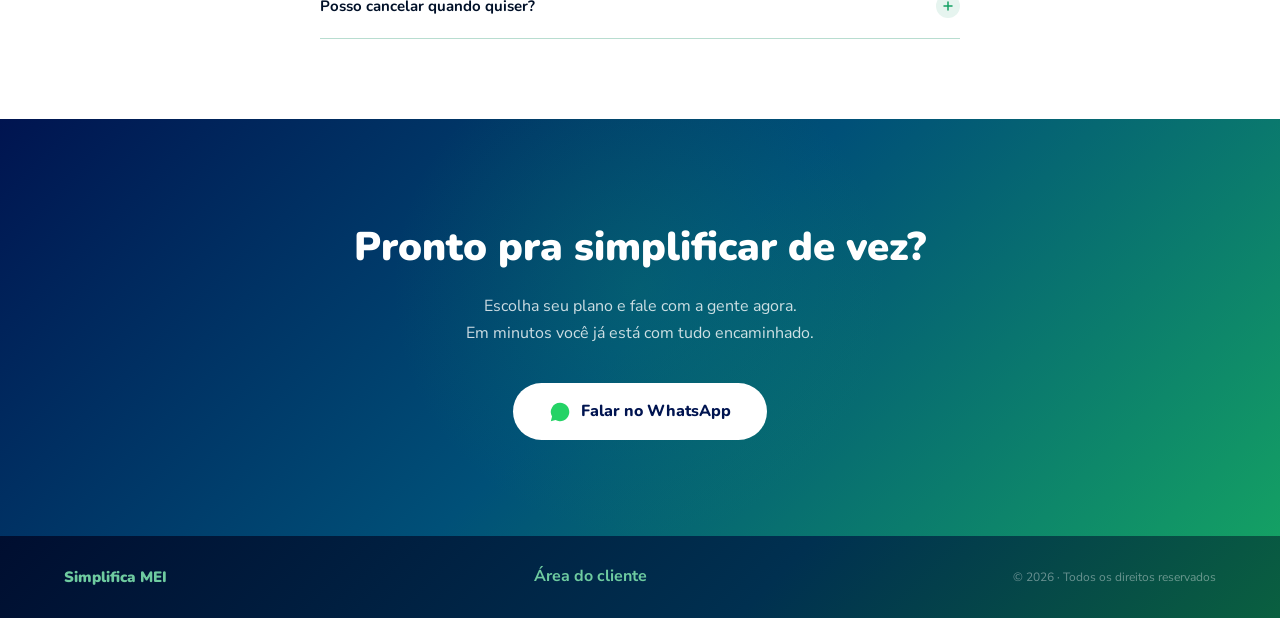
==== commit f38cdc4e: "Add client area link to footer" ====
--- a/index.html
+++ b/index.html
@@ -737,6 +737,7 @@
 
 <footer>
   <span class="footer-logo">Simplifica MEI</span>
+  <a href="/app/" style="color:#6ecba0;font-weight:700;text-decoration:none">Área do cliente</a>
   <div class="footer-text">© 2026 · Todos os direitos reservados</div>
 </footer>
 
